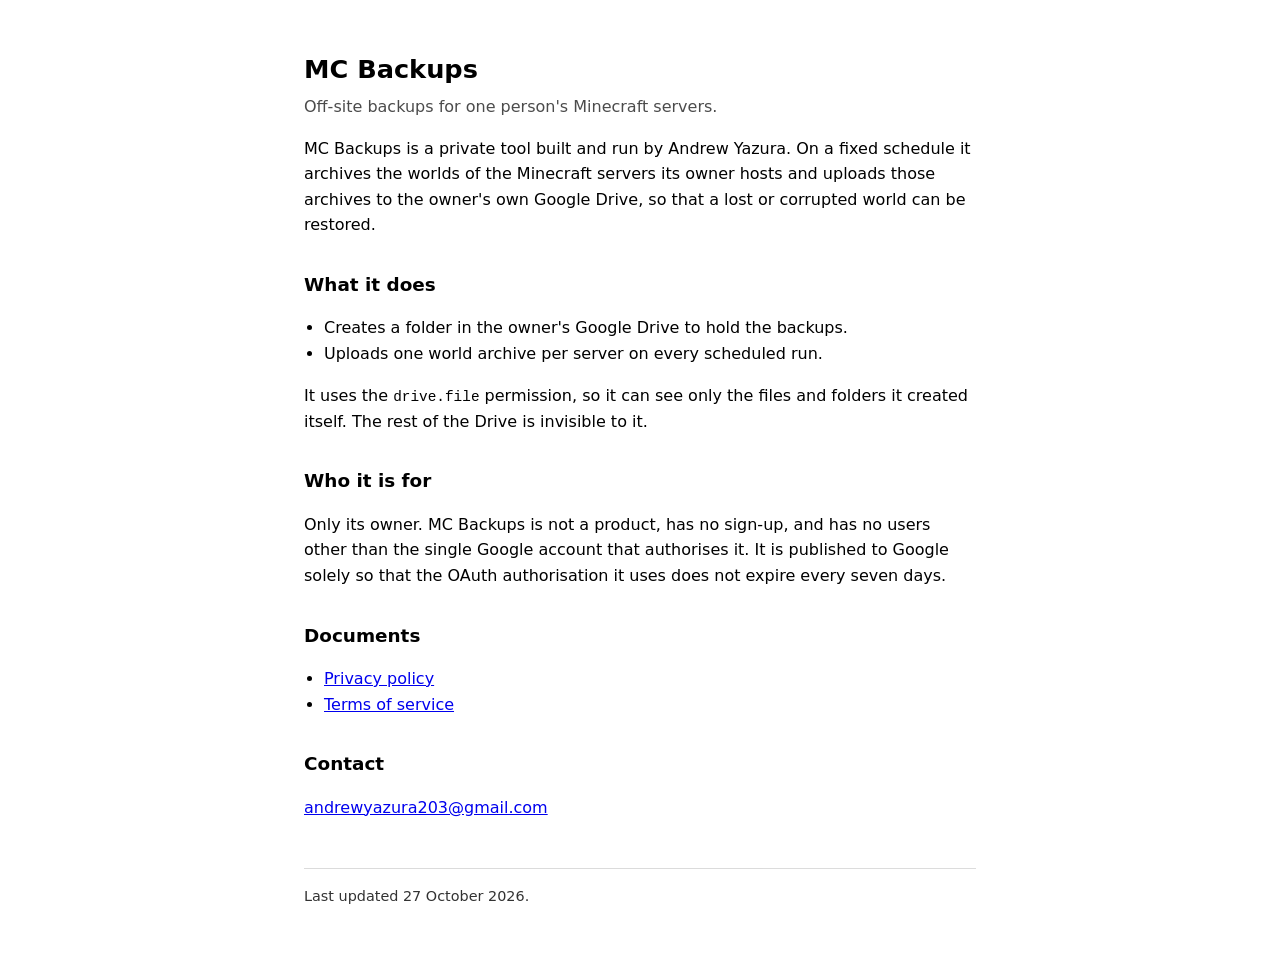
==== hosts/bunker/apps/oauth-pages-mc-backups/index.html @ bb3857de "feat(bunker): serve oauth consent pages for mc-backups Co-Authored-By: Claude Opus 5.5 <noreply@anth" ====
<!DOCTYPE html>
<html lang="en">
  <head>
    <meta charset="utf-8" />
    <meta name="viewport" content="width=device-width, initial-scale=1" />
    <title>MC Backups — Minecraft world backups</title>
    <style>
      :root {
        color-scheme: light dark;
      }
      body {
        font-family: system-ui, -apple-system, "Segoe UI", Helvetica, Arial,
          sans-serif;
        line-height: 1.6;
        max-width: 42rem;
        margin: 0 auto;
        padding: 2rem 1.25rem 4rem;
      }
      h1 {
        font-size: 1.6rem;
        margin-bottom: 0.25rem;
      }
      h2 {
        font-size: 1.15rem;
        margin-top: 2rem;
      }
      .sub {
        opacity: 0.7;
        margin-top: 0;
      }
      ul {
        padding-left: 1.25rem;
      }
      footer {
        margin-top: 3rem;
        padding-top: 1rem;
        border-top: 1px solid rgba(128, 128, 128, 0.35);
        font-size: 0.9rem;
        opacity: 0.8;
      }
      code {
        font-family: ui-monospace, SFMono-Regular, Menlo, Consolas, monospace;
        font-size: 0.9em;
      }
    </style>
  </head>
  <body>
    <h1>MC Backups</h1>
    <p class="sub">Off-site backups for one person's Minecraft servers.</p>

    <p>
      MC Backups is a private tool built and run by Andrew Yazura. On a fixed
      schedule it archives the worlds of the Minecraft servers its owner hosts
      and uploads those archives to the owner's own Google Drive, so that a
      lost or corrupted world can be restored.
    </p>

    <h2>What it does</h2>
    <ul>
      <li>Creates a folder in the owner's Google Drive to hold the backups.</li>
      <li>Uploads one world archive per server on every scheduled run.</li>
    </ul>
    <p>
      It uses the <code>drive.file</code> permission, so it can see only the
      files and folders it created itself. The rest of the Drive is invisible
      to it.
    </p>

    <h2>Who it is for</h2>
    <p>
      Only its owner. MC Backups is not a product, has no sign-up, and has no
      users other than the single Google account that authorises it. It is
      published to Google solely so that the OAuth authorisation it uses does
      not expire every seven days.
    </p>

    <h2>Documents</h2>
    <ul>
      <li><a href="/privacy.html">Privacy policy</a></li>
      <li><a href="/terms.html">Terms of service</a></li>
    </ul>

    <h2>Contact</h2>
    <p>
      <a href="mailto:andrewyazura203@gmail.com">andrewyazura203@gmail.com</a>
    </p>

    <footer>Last updated 27 October 2026.</footer>
  </body>
</html>
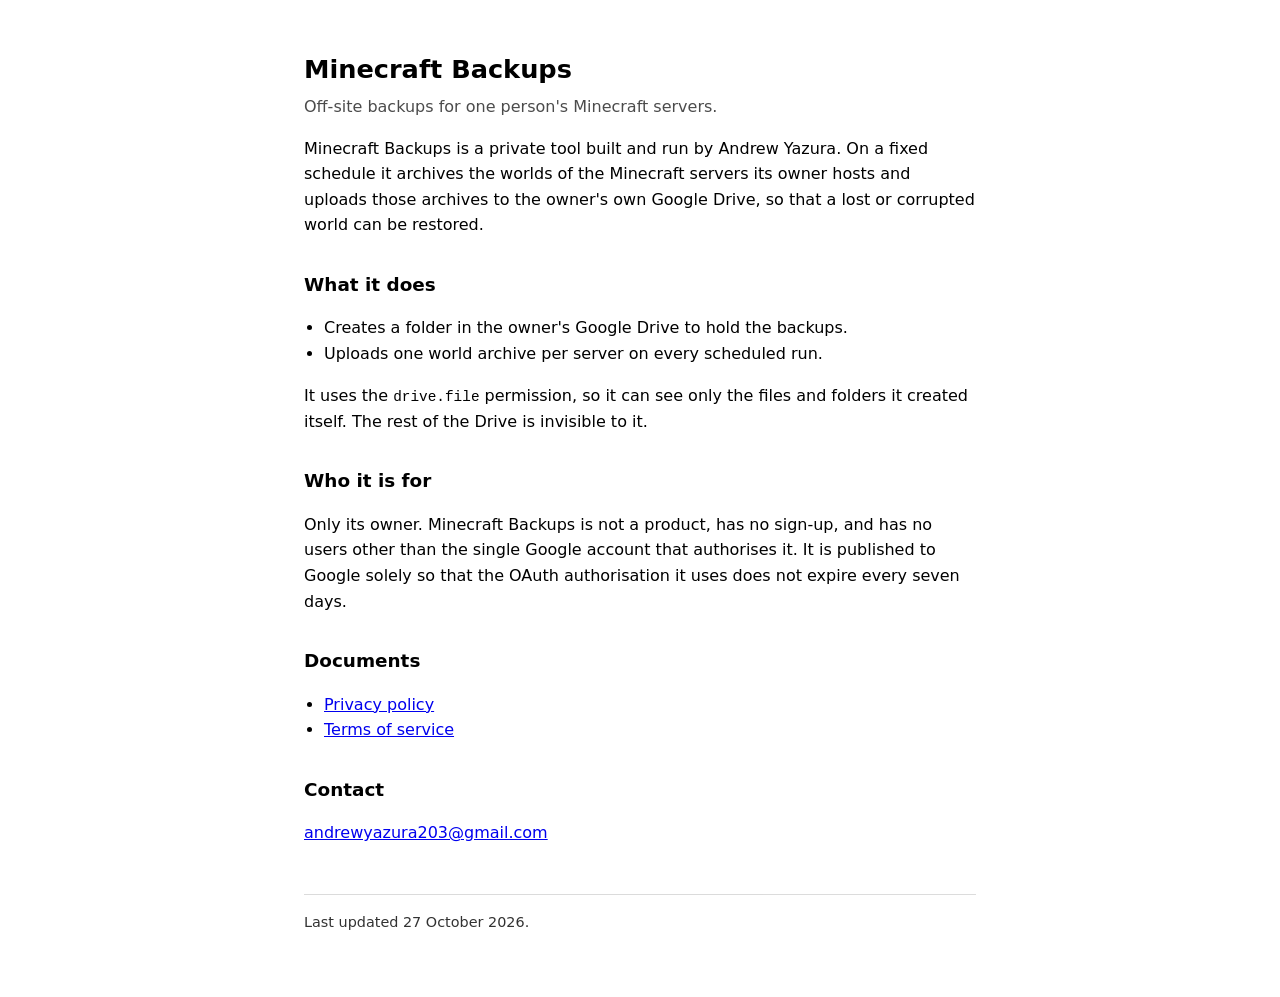
==== commit dc95ca69: "feat(bunker): rename mc-backups pages to Minecraft Backups Co-Authored-By: Claude Opus 5.5 <noreply@" ====
--- a/hosts/bunker/apps/oauth-pages-mc-backups/index.html
+++ b/hosts/bunker/apps/oauth-pages-mc-backups/index.html
@@ -3,7 +3,7 @@
   <head>
     <meta charset="utf-8" />
     <meta name="viewport" content="width=device-width, initial-scale=1" />
-    <title>MC Backups — Minecraft world backups</title>
+    <title>Minecraft Backups — off-site world backups</title>
     <style>
       :root {
         color-scheme: light dark;
@@ -45,14 +45,14 @@
     </style>
   </head>
   <body>
-    <h1>MC Backups</h1>
+    <h1>Minecraft Backups</h1>
     <p class="sub">Off-site backups for one person's Minecraft servers.</p>
 
     <p>
-      MC Backups is a private tool built and run by Andrew Yazura. On a fixed
-      schedule it archives the worlds of the Minecraft servers its owner hosts
-      and uploads those archives to the owner's own Google Drive, so that a
-      lost or corrupted world can be restored.
+      Minecraft Backups is a private tool built and run by Andrew Yazura. On a
+      fixed schedule it archives the worlds of the Minecraft servers its owner
+      hosts and uploads those archives to the owner's own Google Drive, so that
+      a lost or corrupted world can be restored.
     </p>
 
     <h2>What it does</h2>
@@ -62,15 +62,15 @@
     </ul>
     <p>
       It uses the <code>drive.file</code> permission, so it can see only the
-      files and folders it created itself. The rest of the Drive is invisible
-      to it.
+      files and folders it created itself. The rest of the Drive is invisible to
+      it.
     </p>
 
     <h2>Who it is for</h2>
     <p>
-      Only its owner. MC Backups is not a product, has no sign-up, and has no
-      users other than the single Google account that authorises it. It is
-      published to Google solely so that the OAuth authorisation it uses does
+      Only its owner. Minecraft Backups is not a product, has no sign-up, and
+      has no users other than the single Google account that authorises it. It
+      is published to Google solely so that the OAuth authorisation it uses does
       not expire every seven days.
     </p>
 
